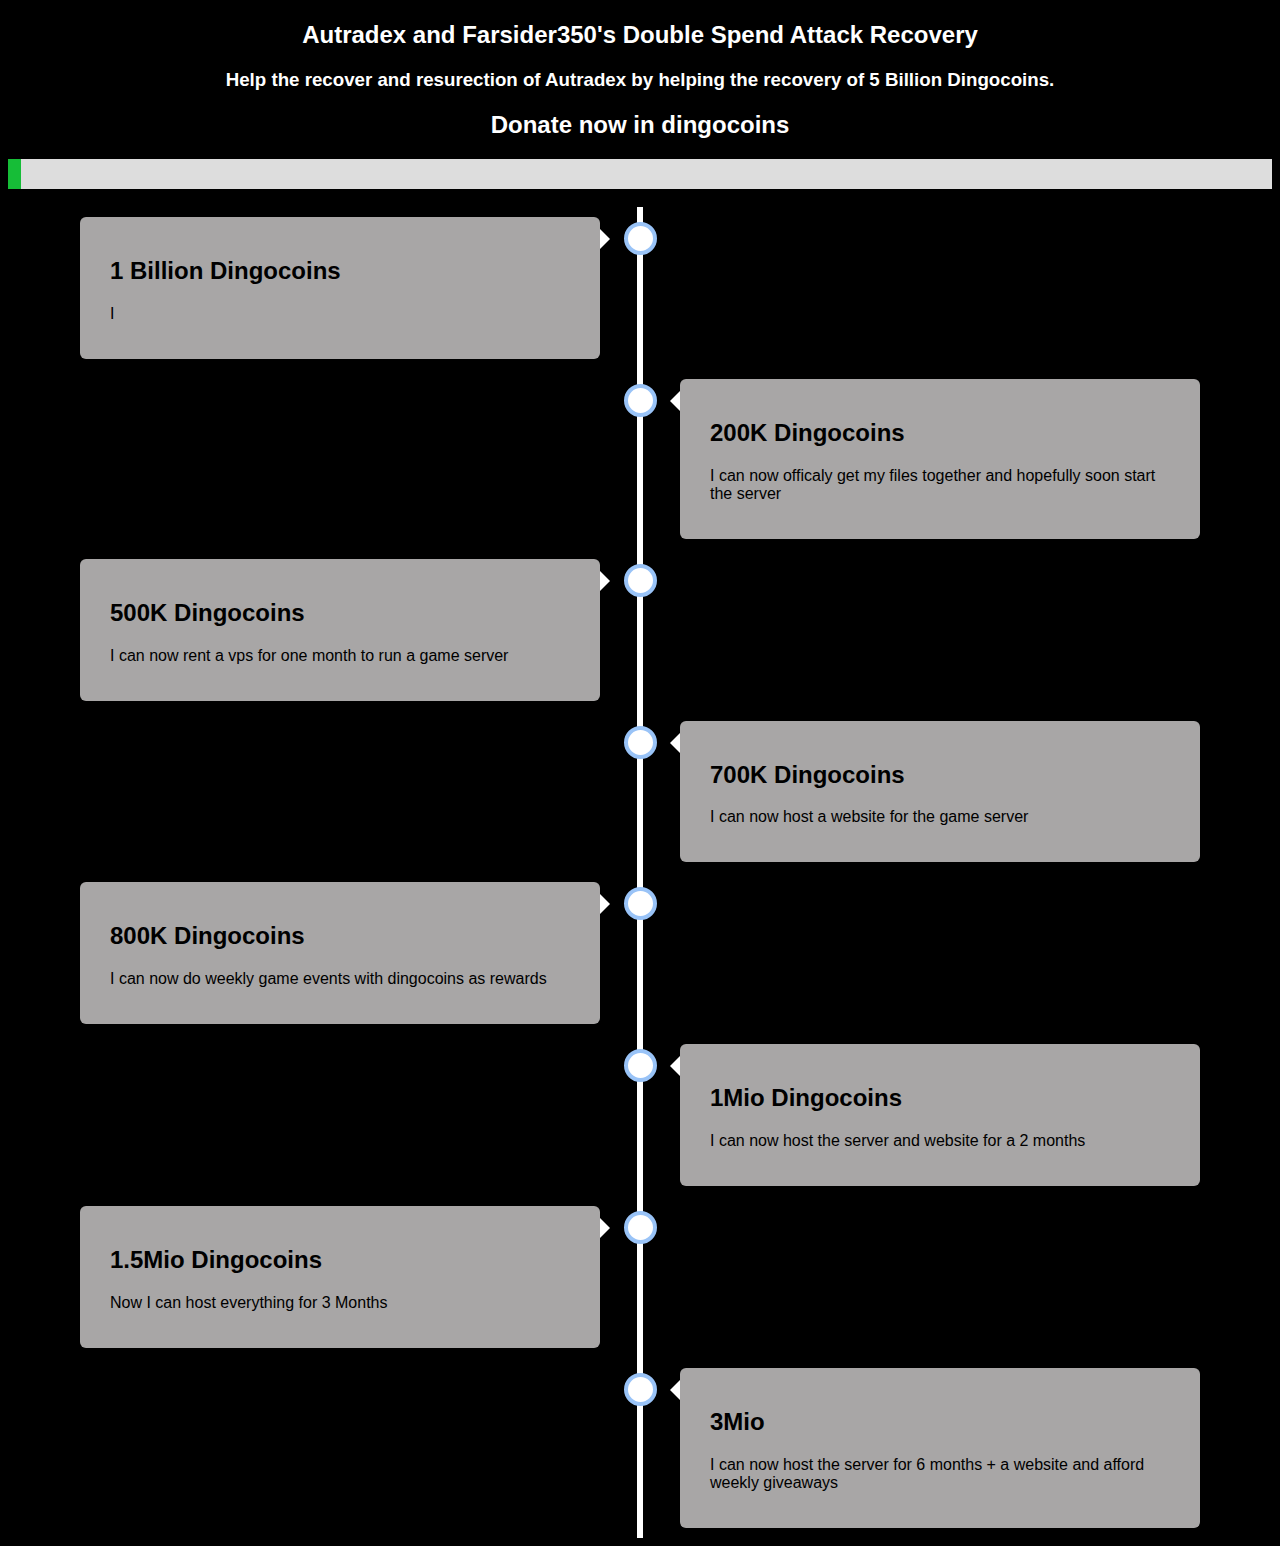
==== donate.html @ d641df61 "Update" ====
<!DOCTYPE HTML>
<html>
<head>
<meta name="viewport" content="width=device-width, initial-scale=1">
<style>
    * {
        box-sizing: border-box;
    }
    #head { 
        text-align: center;
        color: white;
    }
    #myProgress {
        width: 100%;
        background-color: #ddd;
    }

    #myBar {
      width: 1%;
      height: 30px;
      text-align: center;
      color: white;
      background-color: #16bd37;
    }
    /* Set a background color */
    body {
        background-color: #000000;
        font-family: Helvetica, sans-serif;
    }
    /* The actual goalline (the vertical ruler) */
    .goalline {
        position: relative;
        max-width: 1200px;
        margin: 0 auto;
    }
    /* The actual goalline (the vertical ruler) */
    .goalline::after {
        content: '';
        position: absolute;
        width: 6px;
        background-color: rgb(255, 255, 255);
        top: 0;
        bottom: 0;
        left: 50%;
        margin-left: -3px;
    }
    /* Container around content */
    .container {
        padding: 10px 40px;
        position: relative;
        background-color: inherit;
        width: 50%;
    }
    /* The circles on the goalline */
    .container::after {
        content: ''; 
        position: absolute;
        width: 25px;
        height: 25px;
        right: -17px;
        background-color: white;
        border: 4px solid #99c3f7;
        top: 15px;
        border-radius: 50%;
        z-index: 1;
    }
    /* Place the container to the left */
    .left {
        left: 0;
    }
    /* Place the container to the right */
    .right {
        left: 50%;
    }
    /* Add arrows to the left container (pointing right) */
    .left::before {
        content: " ";
        height: 0;
        position: absolute;
        top: 22px;
        width: 0;
        z-index: 1;
        right: 30px;
        border: medium solid white;
        border-width: 10px 0 10px 10px;
        border-color: transparent transparent transparent white;
    }
    /* Add arrows to the right container (pointing left) */
    .right::before {
        content: " ";
        height: 0;
        position: absolute;
        top: 22px;
        width: 0;
        z-index: 1;
        left: 30px;
        border: medium solid white;
        border-width: 10px 10px 10px 0;
        border-color: transparent white transparent transparent;
    }
    /* Fix the circle for containers on the right side */
    .right::after {
        left: -16px;
    }
    /* The actual content */
    .content {
        padding: 20px 30px;
        background-color: rgb(168, 166, 166);
        position: relative;
        border-radius: 6px;
       
    }
    /* Media queries - Responsive goalline on screens less than 600px wide */
    @media screen and (max-width: 600px) {
        /* Place the goalline to the left */
        .goalline::after {
          left: 31px;
        }
        /* Full-width containers */
        .container {
            width: 100%;
            padding-left: 70px;
            padding-right: 25px;
        }
        /* Make sure that all arrows are pointing leftwards */
        .container::before {
            left: 60px;
            border: medium solid white;
            border-width: 10px 10px 10px 0;
            border-color: transparent white transparent transparent;
        }
        /* Make sure all circles are at the same spot */
        .left::after, .right::after {
            left: 15px;
        }
        /* Make all right containers behave like the left ones */
        .right {
            left: 0%;
        }
    }
</style>
</head>
    <body>
        <div id="head">
            <h1 id="bar_head"></h1>
            <h2>Autradex and Farsider350's Double Spend Attack Recovery</h2>
            <h3>Help the recover and resurection of Autradex by helping the recovery of 5 Billion Dingocoins.</h3>
            <h2>Donate now in dingocoins </h2>
        </div>
        <div id="myProgress">
            <div id="myBar"></div>
        </div>
        <br>
        <div class="goalline">
            <div class="container left">
                <div class="content">
                  <h2>1 Billion Dingocoins</h2>
                  <p>I </p>
                </div>
            </div>
            <div class="container right">
                <div class="content">
                  <h2>200K Dingocoins</h2>
                  <p>I can now officaly get my files together and hopefully soon start the server</p>
                </div>
            </div>
            <div class="container left">
              <div class="content">
                <h2>500K Dingocoins</h2>
                <p>I can now rent a vps for one month to run a game server</p>
              </div>
            </div>
            <div class="container right">
              <div class="content">
                <h2>700K Dingocoins</h2>
                <p>I can now host a website for the game server</p>
              </div>
            </div>
            <div class="container left">
              <div class="content">
                <h2>800K Dingocoins</h2>
                <p>I can now do weekly game events with dingocoins as rewards</p>
              </div>
            </div>
            <div class="container right">
              <div class="content">
                <h2>1Mio Dingocoins</h2>
                <p>I can now host the server and website for a 2 months</p>
              </div>
            </div>
            <div class="container left">
              <div class="content">
                <h2>1.5Mio Dingocoins</h2>
                <p>Now I can host everything for 3 Months</p>
              </div>
            </div>
            <div class="container right">
              <div class="content">
                <h2>3Mio</h2>
                <p>I can now host the server for 6 months + a website and afford weekly giveaways</p>
              </div>
            </div>
        </div>
        <script>
            function get_coins_count() {
                var request = new XMLHttpRequest();
                request.open('GET', 'https://explorer.dingocoin.com/ext/getbalance/', false);  // `false` makes the request synchronous
                request.send(null);
                            
                if (request.status === 200) {
                  var balance = request.responseText;
                }
                return balance
            }
            var i = 0;
            var goal = 5000000000
            var coins_p = (get_coins_count()/goal)*100
            function move_progress_bar() {
                if (i == 0) {
                    i = 1;
                    var elem = document.getElementById("myBar");
                    var width = 0.1;
                    var id = setInterval(frame, 15);
                    function frame() {
                        if (width >= 100 || width >= coins_p) {
                            clearInterval(id);
                            i = 0;
                        } else {
                            width=width+0.1;
                            elem.style.width = width + "%";
                            elem.innerHTML = Math.round(width)  + "%";
                        }
                    }
                }
            }
            var bar_head = document.getElementById("bar_head");
            bar_head.innerHTML = `${get_coins_count()} / ${goal}`;
            
            //mark the reached goals
            var coins = get_coins_count()
            const element = document.getElementsByClassName("content");
            if (coins >= 1000000000) {  
                element[0].style.backgroundColor = "white";
            }
            if (coins >= 2000000000) {  
                element[1].style.backgroundColor = "white";
            }
            if (coins >= 2500000000) {  
                element[2].style.backgroundColor = "white";
            }
            if (coins >= 3000000000) {  
                element[3].style.backgroundColor = "white";
            }
            if (coins >= 3500000000) {  
                element[4].style.backgroundColor = "white";
            }
            if (coins >= 4000000000) {  
                element[5].style.backgroundColor = "white";
            }
            if (coins >= 4500000000) {  
                element[6].style.backgroundColor = "white";
            }
            if (coins >= 5000000000) {  
                element[7].style.backgroundColor = "white";
            }
            //
            
            //load the progress bar on start
            window.onload = function () {
                move_progress_bar()
            };
            //
        </script>      
    </body>
</html>
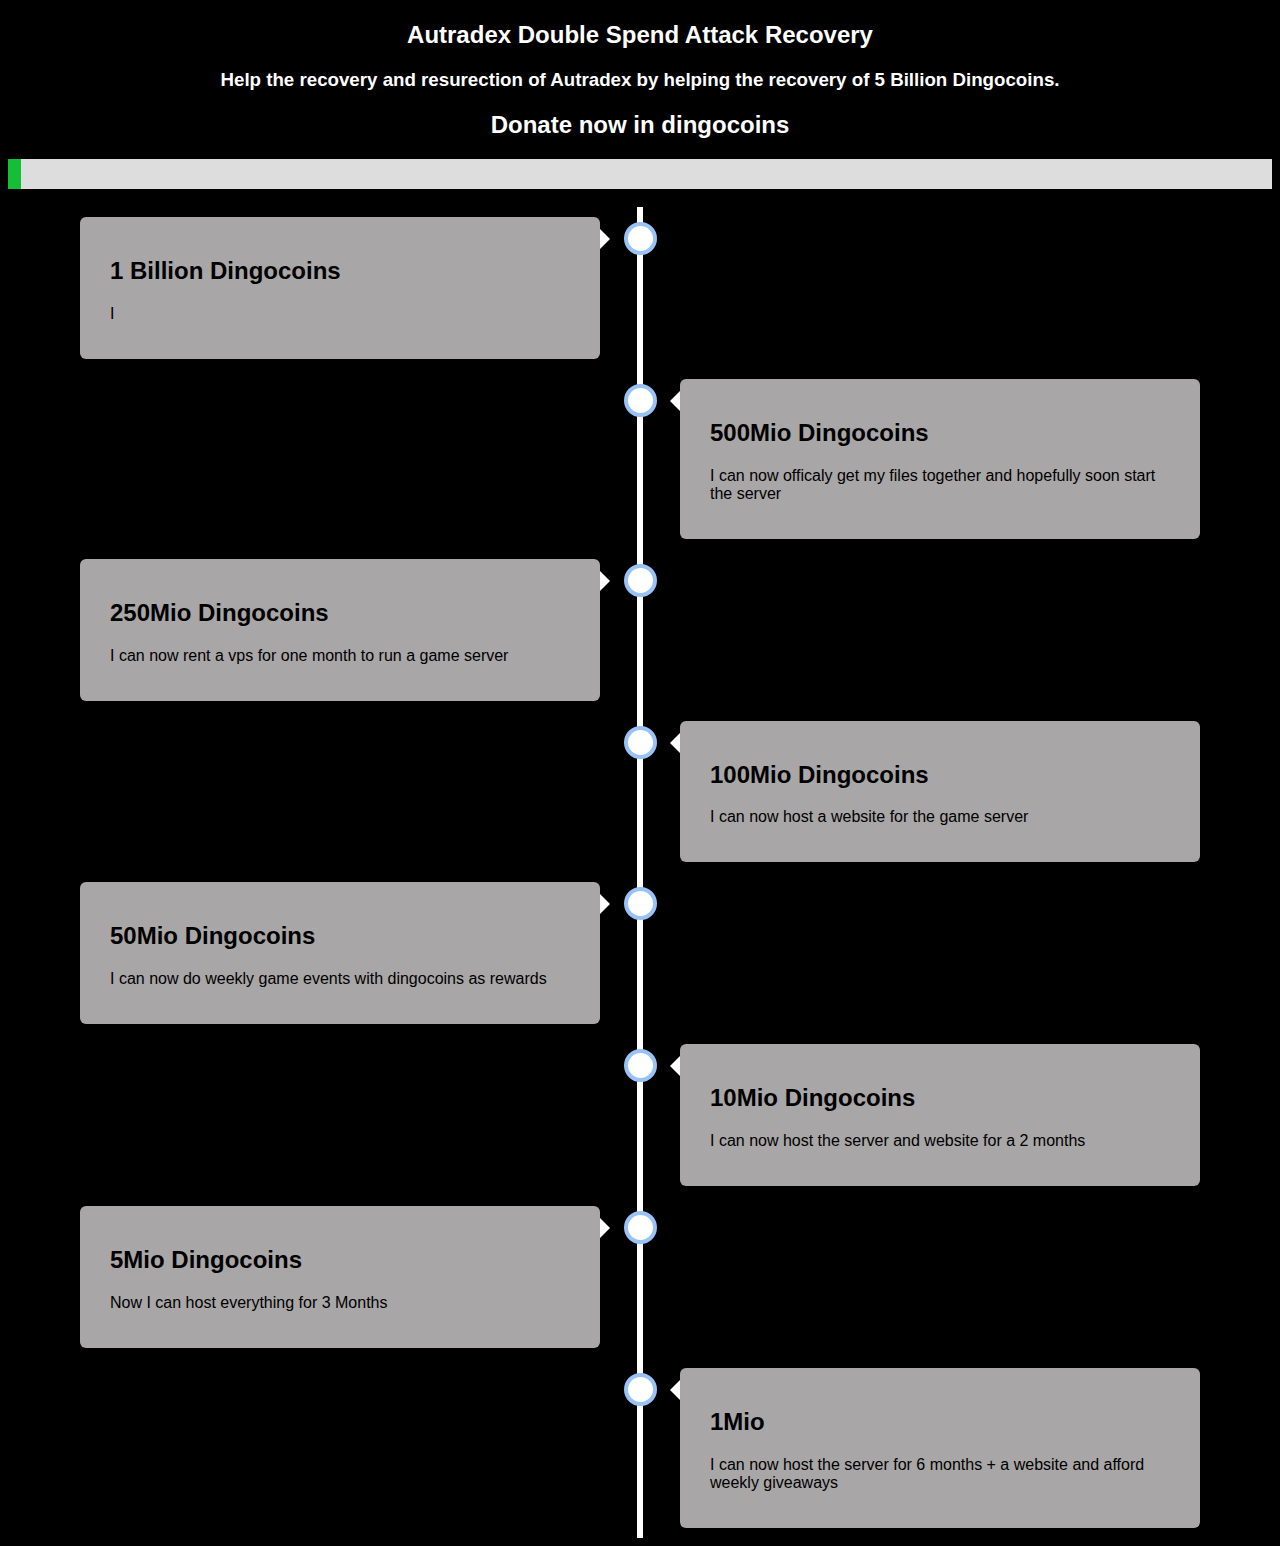
==== commit f8949f47: "Update donate.html" ====
--- a/donate.html
+++ b/donate.html
@@ -144,8 +144,8 @@
     <body>
         <div id="head">
             <h1 id="bar_head"></h1>
-            <h2>Autradex and Farsider350's Double Spend Attack Recovery</h2>
-            <h3>Help the recover and resurection of Autradex by helping the recovery of 5 Billion Dingocoins.</h3>
+            <h2>Autradex Double Spend Attack Recovery</h2>
+            <h3>Help the recovery and resurection of Autradex by helping the recovery of 5 Billion Dingocoins.</h3>
             <h2>Donate now in dingocoins </h2>
         </div>
         <div id="myProgress">
@@ -161,43 +161,43 @@
             </div>
             <div class="container right">
                 <div class="content">
-                  <h2>200K Dingocoins</h2>
+                  <h2>500Mio Dingocoins</h2>
                   <p>I can now officaly get my files together and hopefully soon start the server</p>
                 </div>
             </div>
             <div class="container left">
               <div class="content">
-                <h2>500K Dingocoins</h2>
+                <h2>250Mio Dingocoins</h2>
                 <p>I can now rent a vps for one month to run a game server</p>
               </div>
             </div>
             <div class="container right">
               <div class="content">
-                <h2>700K Dingocoins</h2>
+                <h2>100Mio Dingocoins</h2>
                 <p>I can now host a website for the game server</p>
               </div>
             </div>
             <div class="container left">
               <div class="content">
-                <h2>800K Dingocoins</h2>
+                <h2>50Mio Dingocoins</h2>
                 <p>I can now do weekly game events with dingocoins as rewards</p>
               </div>
             </div>
             <div class="container right">
               <div class="content">
-                <h2>1Mio Dingocoins</h2>
+                <h2>10Mio Dingocoins</h2>
                 <p>I can now host the server and website for a 2 months</p>
               </div>
             </div>
             <div class="container left">
               <div class="content">
-                <h2>1.5Mio Dingocoins</h2>
+                <h2>5Mio Dingocoins</h2>
                 <p>Now I can host everything for 3 Months</p>
               </div>
             </div>
             <div class="container right">
               <div class="content">
-                <h2>3Mio</h2>
+                <h2>1Mio</h2>
                 <p>I can now host the server for 6 months + a website and afford weekly giveaways</p>
               </div>
             </div>
